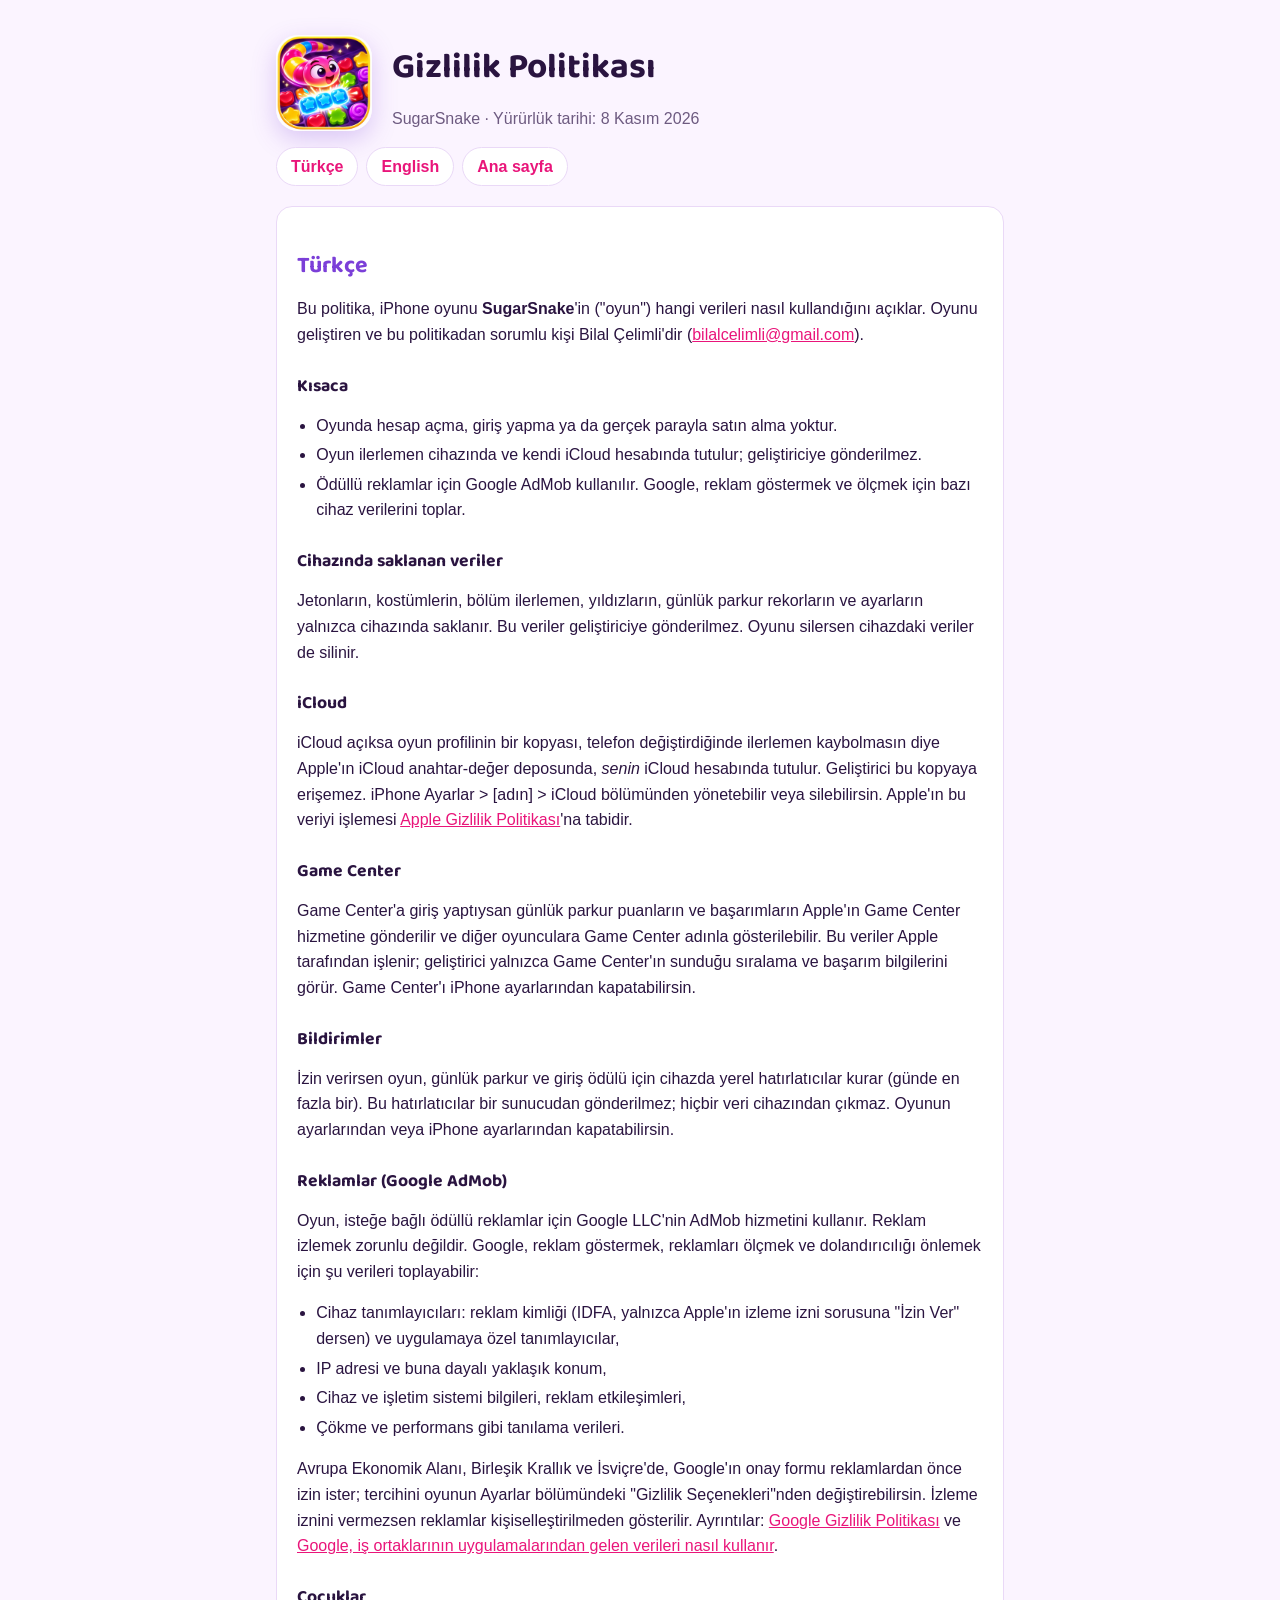
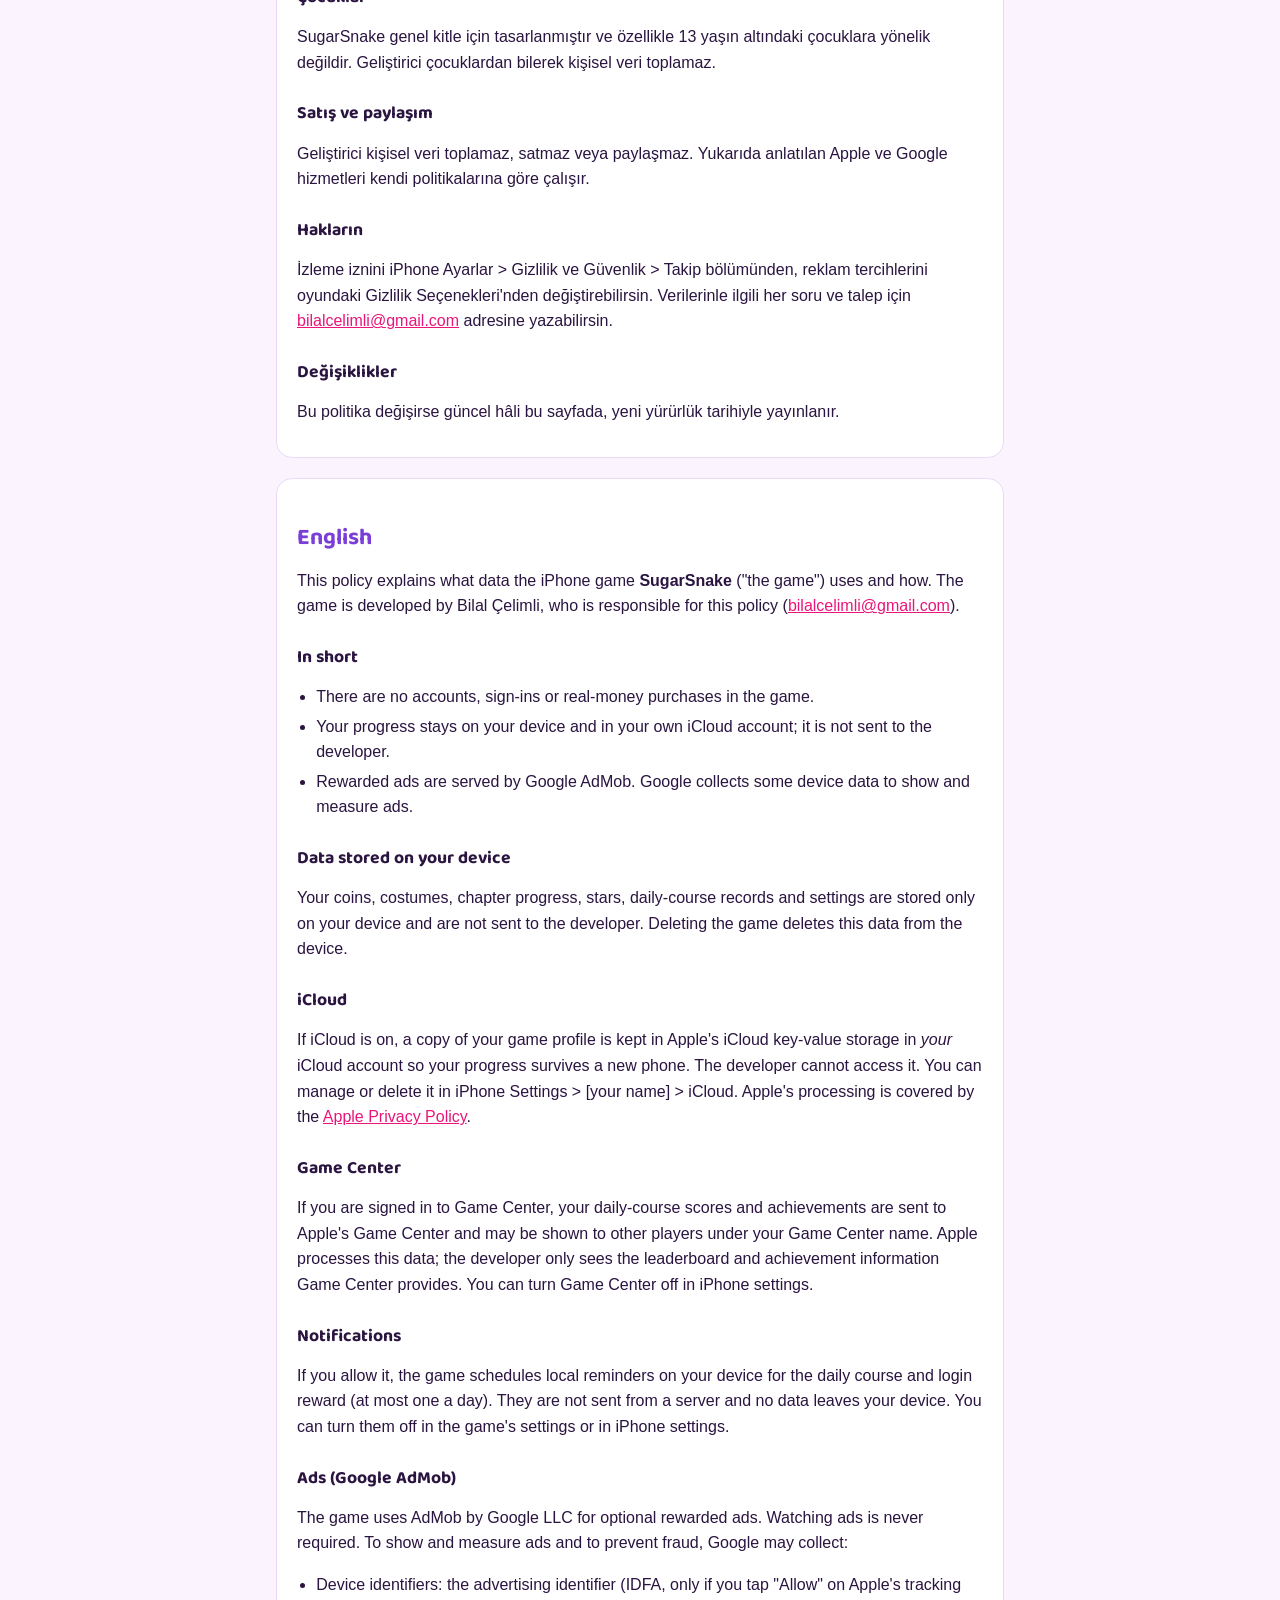
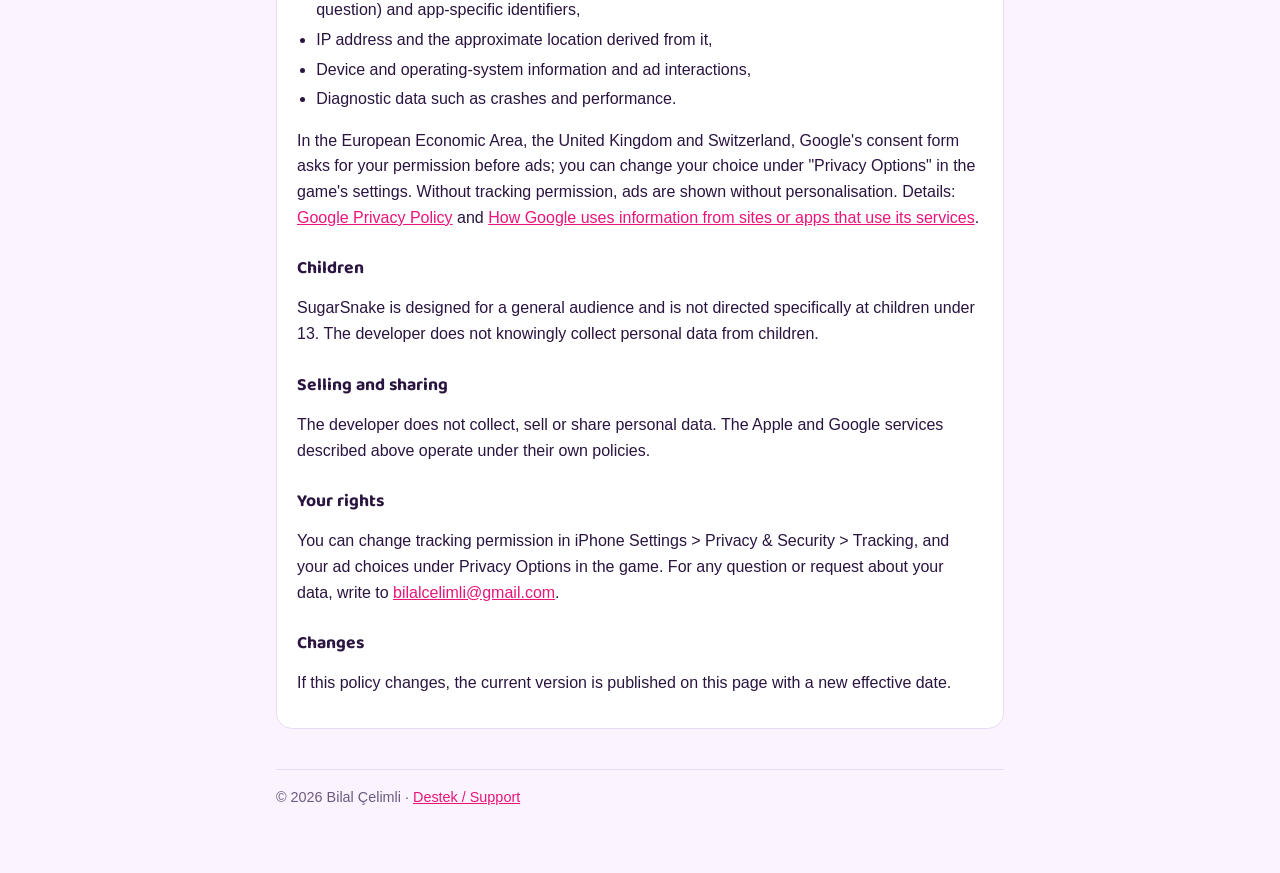
==== sugarsnake/privacy/index.html @ 5da71adc "SugarSnake site: privacy policy, support and app-ads.txt Co-Authored-By: Claude Opus 5.5 <noreply@an" ====
<!doctype html>
<html lang="tr">
<head>
<meta charset="utf-8">
<meta name="viewport" content="width=device-width, initial-scale=1">
<title>SugarSnake Gizlilik Politikası · Privacy Policy</title>
<link rel="icon" href="../../assets/icon.png">
<link rel="stylesheet" href="../../assets/site.css">
</head>
<body>
<main>
  <div class="hero">
    <img src="../../assets/icon.png" alt="SugarSnake">
    <div>
      <h1>Gizlilik Politikası</h1>
      <p>SugarSnake · Yürürlük tarihi: 8 Kasım 2026</p>
    </div>
  </div>
  <div class="lang"><a href="#tr">Türkçe</a><a href="#en">English</a><a href="../../">Ana sayfa</a></div>

  <section id="tr" class="card">
    <h2>Türkçe</h2>
    <p>Bu politika, iPhone oyunu <strong>SugarSnake</strong>'in ("oyun") hangi verileri nasıl kullandığını açıklar. Oyunu geliştiren ve bu politikadan sorumlu kişi Bilal Çelimli'dir (<a href="mailto:bilalcelimli@gmail.com">bilalcelimli@gmail.com</a>).</p>

    <h3>Kısaca</h3>
    <ul>
      <li>Oyunda hesap açma, giriş yapma ya da gerçek parayla satın alma yoktur.</li>
      <li>Oyun ilerlemen cihazında ve kendi iCloud hesabında tutulur; geliştiriciye gönderilmez.</li>
      <li>Ödüllü reklamlar için Google AdMob kullanılır. Google, reklam göstermek ve ölçmek için bazı cihaz verilerini toplar.</li>
    </ul>

    <h3>Cihazında saklanan veriler</h3>
    <p>Jetonların, kostümlerin, bölüm ilerlemen, yıldızların, günlük parkur rekorların ve ayarların yalnızca cihazında saklanır. Bu veriler geliştiriciye gönderilmez. Oyunu silersen cihazdaki veriler de silinir.</p>

    <h3>iCloud</h3>
    <p>iCloud açıksa oyun profilinin bir kopyası, telefon değiştirdiğinde ilerlemen kaybolmasın diye Apple'ın iCloud anahtar-değer deposunda, <em>senin</em> iCloud hesabında tutulur. Geliştirici bu kopyaya erişemez. iPhone Ayarlar &gt; [adın] &gt; iCloud bölümünden yönetebilir veya silebilirsin. Apple'ın bu veriyi işlemesi <a href="https://www.apple.com/legal/privacy/">Apple Gizlilik Politikası</a>'na tabidir.</p>

    <h3>Game Center</h3>
    <p>Game Center'a giriş yaptıysan günlük parkur puanların ve başarımların Apple'ın Game Center hizmetine gönderilir ve diğer oyunculara Game Center adınla gösterilebilir. Bu veriler Apple tarafından işlenir; geliştirici yalnızca Game Center'ın sunduğu sıralama ve başarım bilgilerini görür. Game Center'ı iPhone ayarlarından kapatabilirsin.</p>

    <h3>Bildirimler</h3>
    <p>İzin verirsen oyun, günlük parkur ve giriş ödülü için cihazda yerel hatırlatıcılar kurar (günde en fazla bir). Bu hatırlatıcılar bir sunucudan gönderilmez; hiçbir veri cihazından çıkmaz. Oyunun ayarlarından veya iPhone ayarlarından kapatabilirsin.</p>

    <h3>Reklamlar (Google AdMob)</h3>
    <p>Oyun, isteğe bağlı ödüllü reklamlar için Google LLC'nin AdMob hizmetini kullanır. Reklam izlemek zorunlu değildir. Google, reklam göstermek, reklamları ölçmek ve dolandırıcılığı önlemek için şu verileri toplayabilir:</p>
    <ul>
      <li>Cihaz tanımlayıcıları: reklam kimliği (IDFA, yalnızca Apple'ın izleme izni sorusuna "İzin Ver" dersen) ve uygulamaya özel tanımlayıcılar,</li>
      <li>IP adresi ve buna dayalı yaklaşık konum,</li>
      <li>Cihaz ve işletim sistemi bilgileri, reklam etkileşimleri,</li>
      <li>Çökme ve performans gibi tanılama verileri.</li>
    </ul>
    <p>Avrupa Ekonomik Alanı, Birleşik Krallık ve İsviçre'de, Google'ın onay formu reklamlardan önce izin ister; tercihini oyunun Ayarlar bölümündeki "Gizlilik Seçenekleri"nden değiştirebilirsin. İzleme iznini vermezsen reklamlar kişiselleştirilmeden gösterilir. Ayrıntılar: <a href="https://policies.google.com/privacy">Google Gizlilik Politikası</a> ve <a href="https://policies.google.com/technologies/partner-sites">Google, iş ortaklarının uygulamalarından gelen verileri nasıl kullanır</a>.</p>

    <h3>Çocuklar</h3>
    <p>SugarSnake genel kitle için tasarlanmıştır ve özellikle 13 yaşın altındaki çocuklara yönelik değildir. Geliştirici çocuklardan bilerek kişisel veri toplamaz.</p>

    <h3>Satış ve paylaşım</h3>
    <p>Geliştirici kişisel veri toplamaz, satmaz veya paylaşmaz. Yukarıda anlatılan Apple ve Google hizmetleri kendi politikalarına göre çalışır.</p>

    <h3>Hakların</h3>
    <p>İzleme iznini iPhone Ayarlar &gt; Gizlilik ve Güvenlik &gt; Takip bölümünden, reklam tercihlerini oyundaki Gizlilik Seçenekleri'nden değiştirebilirsin. Verilerinle ilgili her soru ve talep için <a href="mailto:bilalcelimli@gmail.com">bilalcelimli@gmail.com</a> adresine yazabilirsin.</p>

    <h3>Değişiklikler</h3>
    <p>Bu politika değişirse güncel hâli bu sayfada, yeni yürürlük tarihiyle yayınlanır.</p>
  </section>

  <section id="en" class="card">
    <h2>English</h2>
    <p>This policy explains what data the iPhone game <strong>SugarSnake</strong> ("the game") uses and how. The game is developed by Bilal Çelimli, who is responsible for this policy (<a href="mailto:bilalcelimli@gmail.com">bilalcelimli@gmail.com</a>).</p>

    <h3>In short</h3>
    <ul>
      <li>There are no accounts, sign-ins or real-money purchases in the game.</li>
      <li>Your progress stays on your device and in your own iCloud account; it is not sent to the developer.</li>
      <li>Rewarded ads are served by Google AdMob. Google collects some device data to show and measure ads.</li>
    </ul>

    <h3>Data stored on your device</h3>
    <p>Your coins, costumes, chapter progress, stars, daily-course records and settings are stored only on your device and are not sent to the developer. Deleting the game deletes this data from the device.</p>

    <h3>iCloud</h3>
    <p>If iCloud is on, a copy of your game profile is kept in Apple's iCloud key-value storage in <em>your</em> iCloud account so your progress survives a new phone. The developer cannot access it. You can manage or delete it in iPhone Settings &gt; [your name] &gt; iCloud. Apple's processing is covered by the <a href="https://www.apple.com/legal/privacy/">Apple Privacy Policy</a>.</p>

    <h3>Game Center</h3>
    <p>If you are signed in to Game Center, your daily-course scores and achievements are sent to Apple's Game Center and may be shown to other players under your Game Center name. Apple processes this data; the developer only sees the leaderboard and achievement information Game Center provides. You can turn Game Center off in iPhone settings.</p>

    <h3>Notifications</h3>
    <p>If you allow it, the game schedules local reminders on your device for the daily course and login reward (at most one a day). They are not sent from a server and no data leaves your device. You can turn them off in the game's settings or in iPhone settings.</p>

    <h3>Ads (Google AdMob)</h3>
    <p>The game uses AdMob by Google LLC for optional rewarded ads. Watching ads is never required. To show and measure ads and to prevent fraud, Google may collect:</p>
    <ul>
      <li>Device identifiers: the advertising identifier (IDFA, only if you tap "Allow" on Apple's tracking question) and app-specific identifiers,</li>
      <li>IP address and the approximate location derived from it,</li>
      <li>Device and operating-system information and ad interactions,</li>
      <li>Diagnostic data such as crashes and performance.</li>
    </ul>
    <p>In the European Economic Area, the United Kingdom and Switzerland, Google's consent form asks for your permission before ads; you can change your choice under "Privacy Options" in the game's settings. Without tracking permission, ads are shown without personalisation. Details: <a href="https://policies.google.com/privacy">Google Privacy Policy</a> and <a href="https://policies.google.com/technologies/partner-sites">How Google uses information from sites or apps that use its services</a>.</p>

    <h3>Children</h3>
    <p>SugarSnake is designed for a general audience and is not directed specifically at children under 13. The developer does not knowingly collect personal data from children.</p>

    <h3>Selling and sharing</h3>
    <p>The developer does not collect, sell or share personal data. The Apple and Google services described above operate under their own policies.</p>

    <h3>Your rights</h3>
    <p>You can change tracking permission in iPhone Settings &gt; Privacy &amp; Security &gt; Tracking, and your ad choices under Privacy Options in the game. For any question or request about your data, write to <a href="mailto:bilalcelimli@gmail.com">bilalcelimli@gmail.com</a>.</p>

    <h3>Changes</h3>
    <p>If this policy changes, the current version is published on this page with a new effective date.</p>
  </section>

  <footer>© 2026 Bilal Çelimli · <a href="../support/">Destek / Support</a></footer>
</main>
</body>
</html>
---- assets/site.css ----
@font-face{font-family:"Baloo 2";src:url("Baloo2.ttf") format("truetype");font-weight:400 800;font-display:swap}
:root{--bg:#fbf4ff;--card:#ffffff;--ink:#2a1440;--muted:#6d5a80;--accent:#e9157a;--accent2:#7b3fd8;--line:#ead9f7}
@media (prefers-color-scheme:dark){:root{--bg:#160a24;--card:#22113a;--ink:#f3e9ff;--muted:#bba7d6;--accent:#ff5aa8;--accent2:#b58cff;--line:#3a2357}}
*{box-sizing:border-box}
body{margin:0;background:var(--bg);color:var(--ink);font:16px/1.6 -apple-system,BlinkMacSystemFont,"Segoe UI",Roboto,sans-serif}
main{max-width:760px;margin:0 auto;padding:32px 16px 64px}
h1,h2,h3{font-family:"Baloo 2",-apple-system,sans-serif;line-height:1.2;margin:1.6em 0 .5em}
h1{font-size:2.2rem;margin-top:.4em}
h2{font-size:1.45rem;color:var(--accent2)}
h3{font-size:1.1rem}
a{color:var(--accent)}
.hero{display:flex;gap:20px;align-items:center;margin-bottom:8px}
.hero img{width:96px;height:96px;border-radius:22px;box-shadow:0 8px 24px rgba(123,63,216,.25)}
.hero p{margin:.2em 0;color:var(--muted)}
.card{background:var(--card);border:1px solid var(--line);border-radius:16px;padding:8px 20px 16px;margin:20px 0}
.lang{display:flex;gap:8px;flex-wrap:wrap;margin:12px 0}
.lang a,.button{display:inline-block;padding:6px 14px;border-radius:999px;background:var(--card);border:1px solid var(--line);text-decoration:none;font-weight:600}
.button{background:var(--accent);border-color:var(--accent);color:#fff}
small,.muted{color:var(--muted)}
ul{padding-left:1.2em}
li{margin:.25em 0}
footer{margin-top:40px;color:var(--muted);font-size:.9rem;border-top:1px solid var(--line);padding-top:16px}
@media (max-width:520px){.hero{flex-direction:column;align-items:flex-start}h1{font-size:1.8rem}}
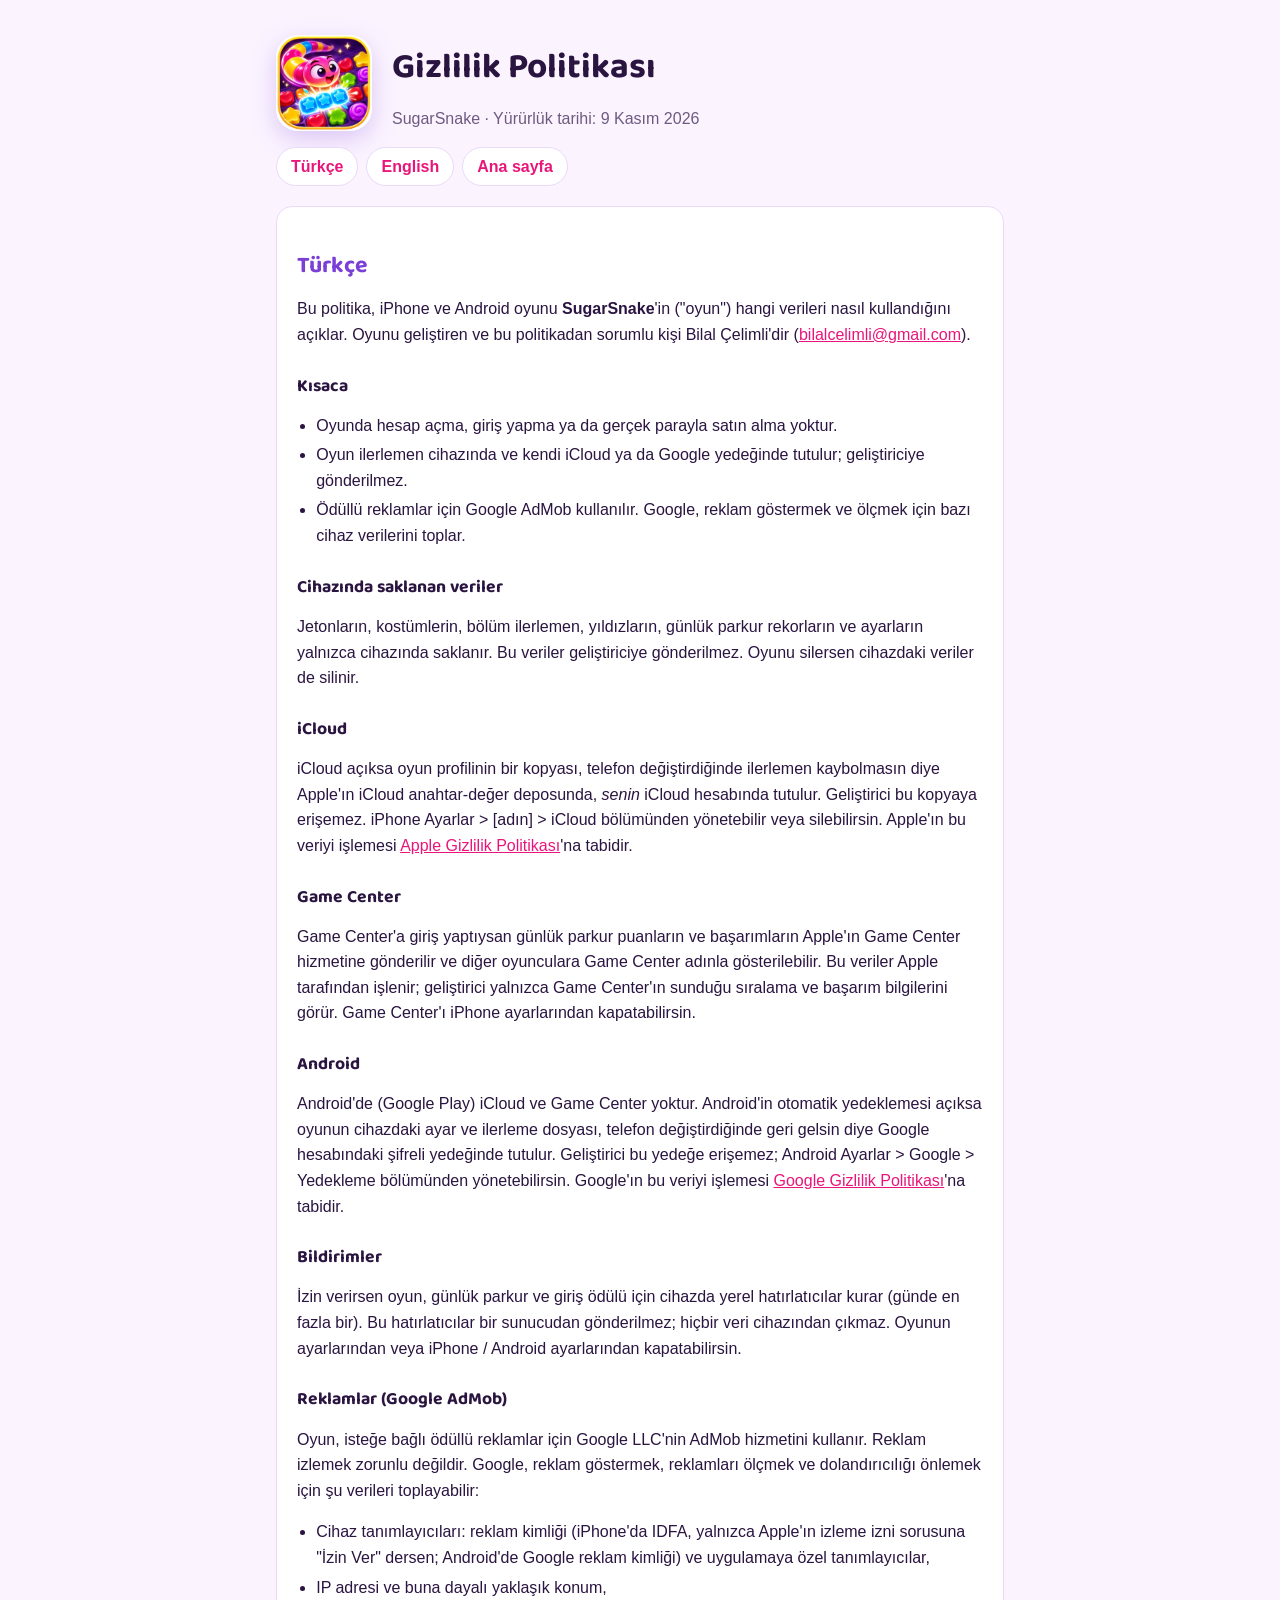
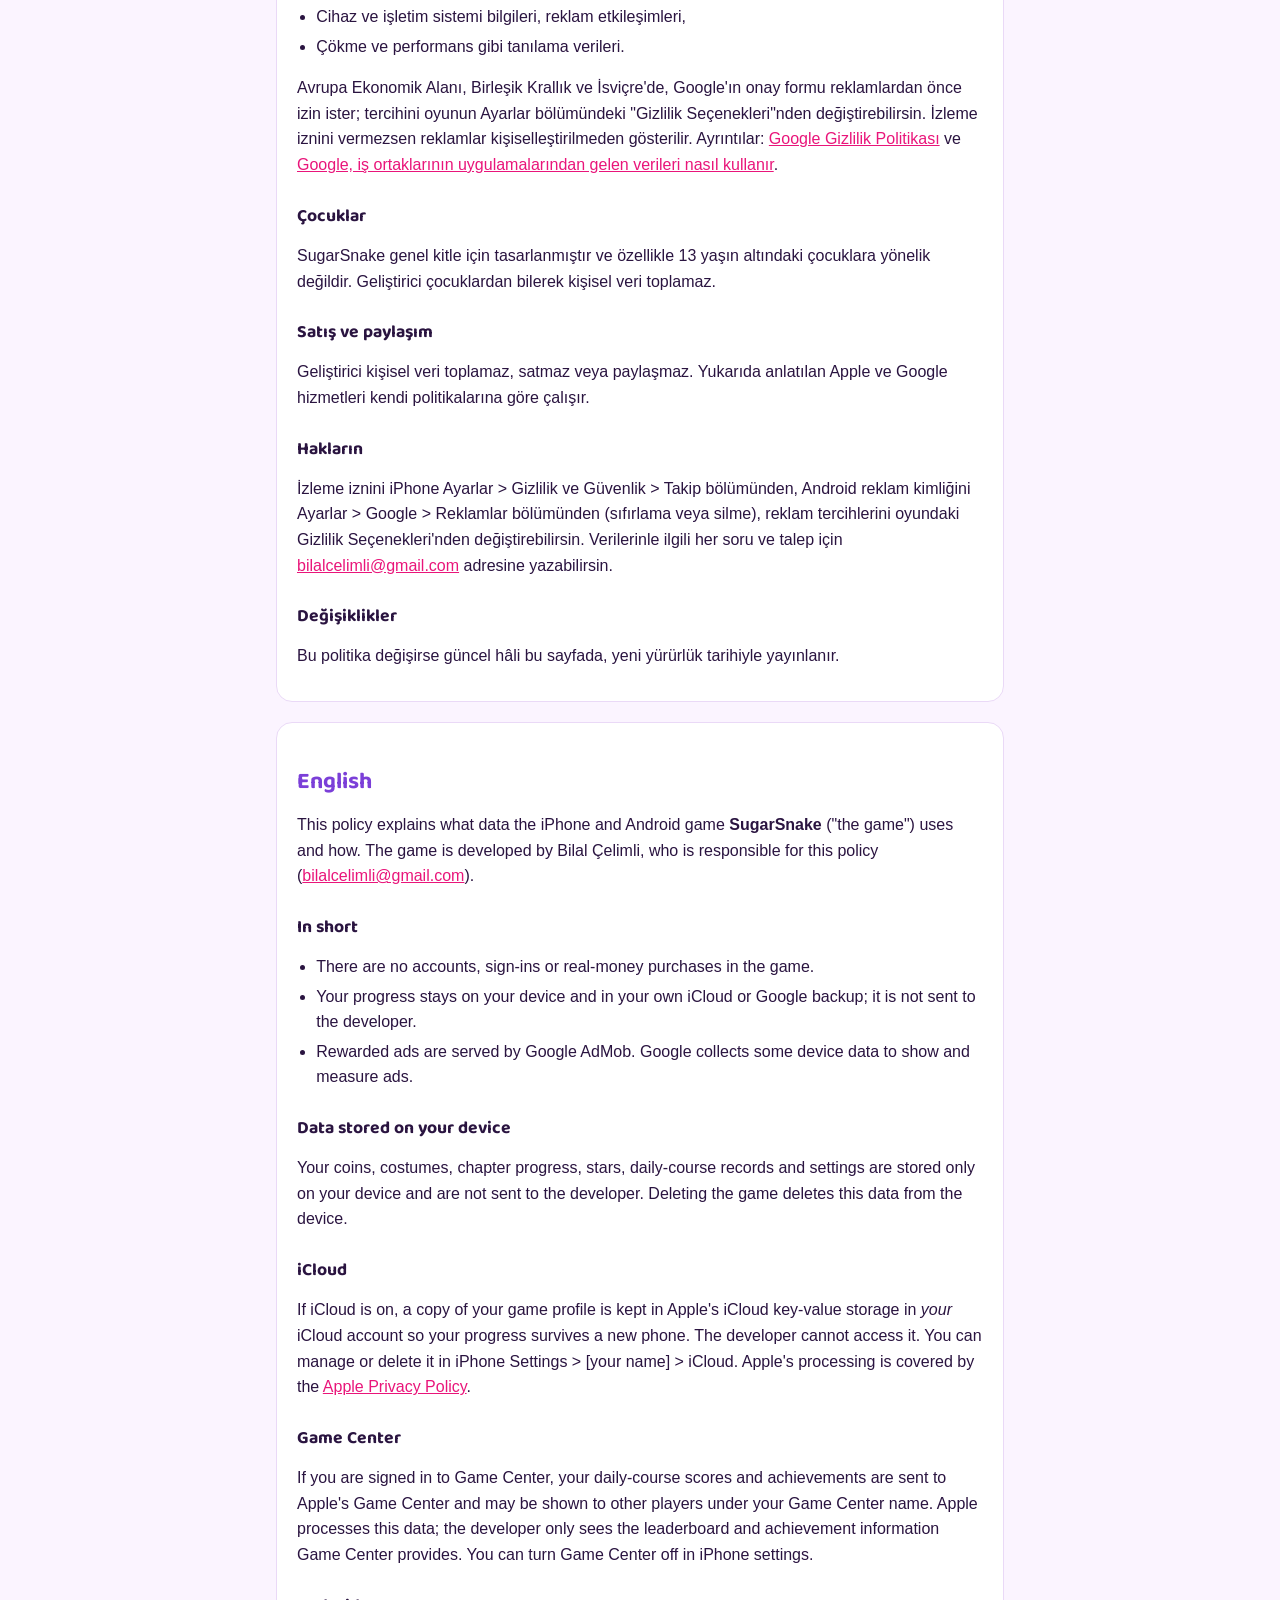
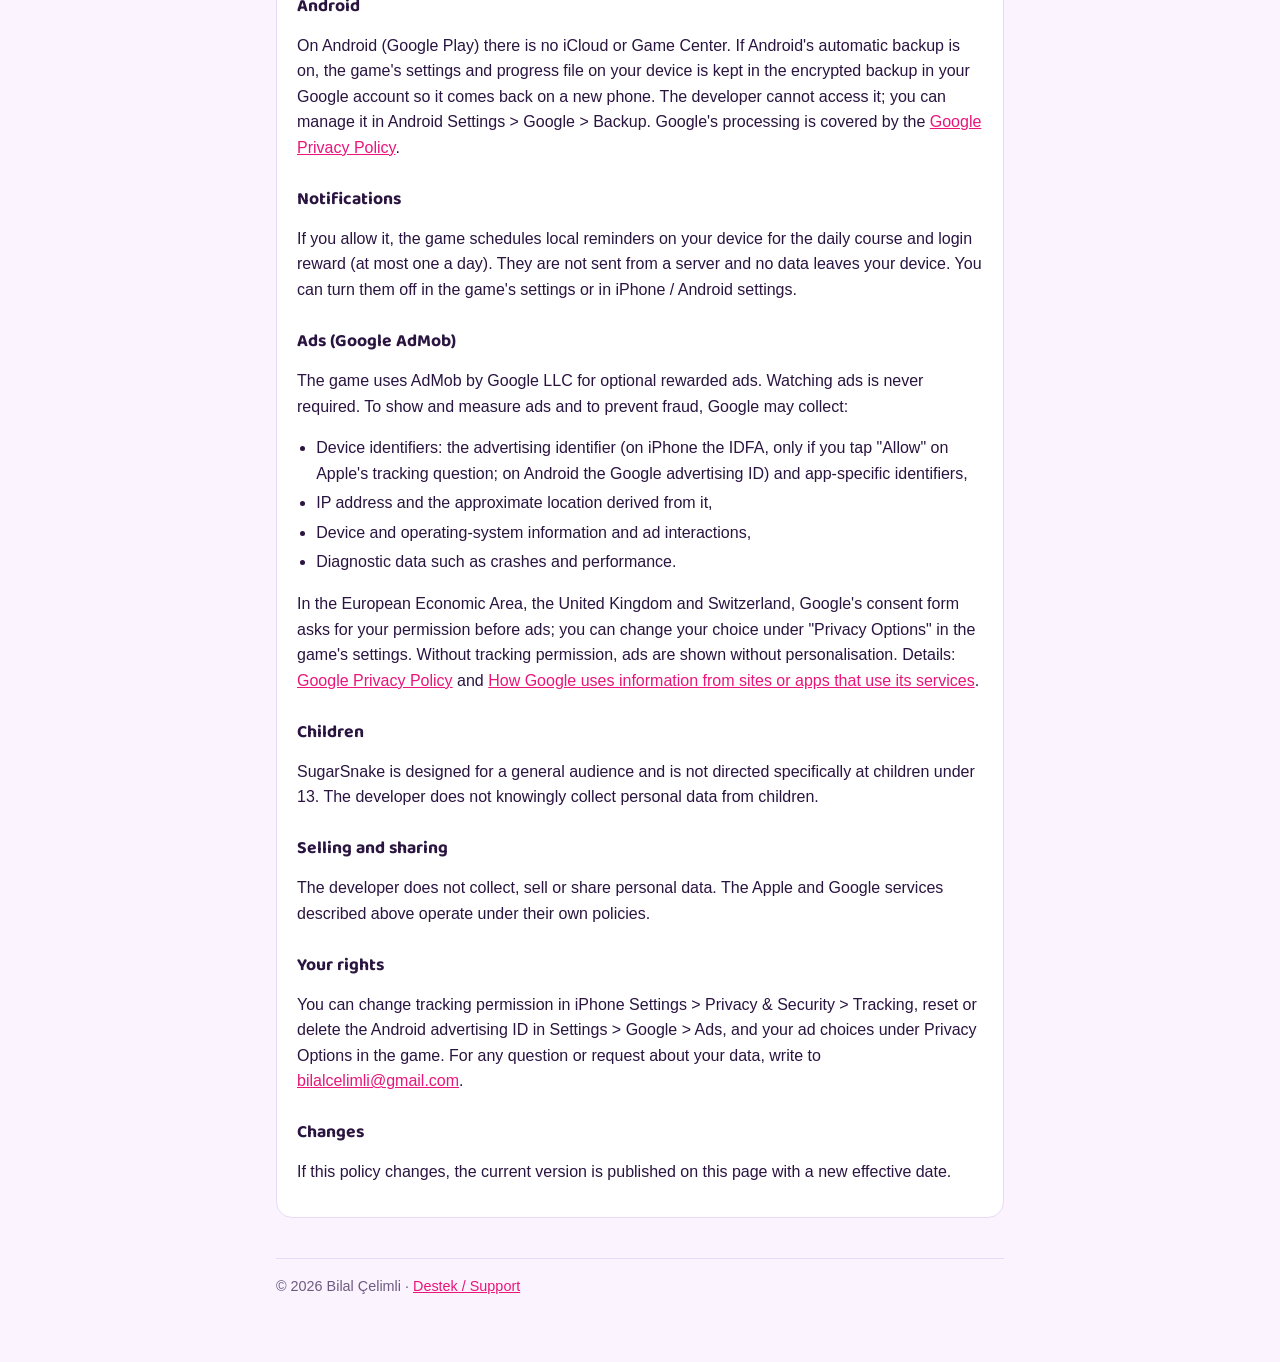
==== commit 94e97610: "Cover the Android version in the SugarSnake privacy policy Adds an Android section (no iCloud or Gam" ====
--- a/sugarsnake/privacy/index.html
+++ b/sugarsnake/privacy/index.html
@@ -13,19 +13,19 @@
     <img src="../../assets/icon.png" alt="SugarSnake">
     <div>
       <h1>Gizlilik Politikası</h1>
-      <p>SugarSnake · Yürürlük tarihi: 8 Kasım 2026</p>
+      <p>SugarSnake · Yürürlük tarihi: 9 Kasım 2026</p>
     </div>
   </div>
   <div class="lang"><a href="#tr">Türkçe</a><a href="#en">English</a><a href="../../">Ana sayfa</a></div>
 
   <section id="tr" class="card">
     <h2>Türkçe</h2>
-    <p>Bu politika, iPhone oyunu <strong>SugarSnake</strong>'in ("oyun") hangi verileri nasıl kullandığını açıklar. Oyunu geliştiren ve bu politikadan sorumlu kişi Bilal Çelimli'dir (<a href="mailto:bilalcelimli@gmail.com">bilalcelimli@gmail.com</a>).</p>
+    <p>Bu politika, iPhone ve Android oyunu <strong>SugarSnake</strong>'in ("oyun") hangi verileri nasıl kullandığını açıklar. Oyunu geliştiren ve bu politikadan sorumlu kişi Bilal Çelimli'dir (<a href="mailto:bilalcelimli@gmail.com">bilalcelimli@gmail.com</a>).</p>
 
     <h3>Kısaca</h3>
     <ul>
       <li>Oyunda hesap açma, giriş yapma ya da gerçek parayla satın alma yoktur.</li>
-      <li>Oyun ilerlemen cihazında ve kendi iCloud hesabında tutulur; geliştiriciye gönderilmez.</li>
+      <li>Oyun ilerlemen cihazında ve kendi iCloud ya da Google yedeğinde tutulur; geliştiriciye gönderilmez.</li>
       <li>Ödüllü reklamlar için Google AdMob kullanılır. Google, reklam göstermek ve ölçmek için bazı cihaz verilerini toplar.</li>
     </ul>
 
@@ -38,13 +38,16 @@
     <h3>Game Center</h3>
     <p>Game Center'a giriş yaptıysan günlük parkur puanların ve başarımların Apple'ın Game Center hizmetine gönderilir ve diğer oyunculara Game Center adınla gösterilebilir. Bu veriler Apple tarafından işlenir; geliştirici yalnızca Game Center'ın sunduğu sıralama ve başarım bilgilerini görür. Game Center'ı iPhone ayarlarından kapatabilirsin.</p>
 
+    <h3>Android</h3>
+    <p>Android'de (Google Play) iCloud ve Game Center yoktur. Android'in otomatik yedeklemesi açıksa oyunun cihazdaki ayar ve ilerleme dosyası, telefon değiştirdiğinde geri gelsin diye Google hesabındaki şifreli yedeğinde tutulur. Geliştirici bu yedeğe erişemez; Android Ayarlar &gt; Google &gt; Yedekleme bölümünden yönetebilirsin. Google'ın bu veriyi işlemesi <a href="https://policies.google.com/privacy">Google Gizlilik Politikası</a>'na tabidir.</p>
+
     <h3>Bildirimler</h3>
-    <p>İzin verirsen oyun, günlük parkur ve giriş ödülü için cihazda yerel hatırlatıcılar kurar (günde en fazla bir). Bu hatırlatıcılar bir sunucudan gönderilmez; hiçbir veri cihazından çıkmaz. Oyunun ayarlarından veya iPhone ayarlarından kapatabilirsin.</p>
+    <p>İzin verirsen oyun, günlük parkur ve giriş ödülü için cihazda yerel hatırlatıcılar kurar (günde en fazla bir). Bu hatırlatıcılar bir sunucudan gönderilmez; hiçbir veri cihazından çıkmaz. Oyunun ayarlarından veya iPhone / Android ayarlarından kapatabilirsin.</p>
 
     <h3>Reklamlar (Google AdMob)</h3>
     <p>Oyun, isteğe bağlı ödüllü reklamlar için Google LLC'nin AdMob hizmetini kullanır. Reklam izlemek zorunlu değildir. Google, reklam göstermek, reklamları ölçmek ve dolandırıcılığı önlemek için şu verileri toplayabilir:</p>
     <ul>
-      <li>Cihaz tanımlayıcıları: reklam kimliği (IDFA, yalnızca Apple'ın izleme izni sorusuna "İzin Ver" dersen) ve uygulamaya özel tanımlayıcılar,</li>
+      <li>Cihaz tanımlayıcıları: reklam kimliği (iPhone'da IDFA, yalnızca Apple'ın izleme izni sorusuna "İzin Ver" dersen; Android'de Google reklam kimliği) ve uygulamaya özel tanımlayıcılar,</li>
       <li>IP adresi ve buna dayalı yaklaşık konum,</li>
       <li>Cihaz ve işletim sistemi bilgileri, reklam etkileşimleri,</li>
       <li>Çökme ve performans gibi tanılama verileri.</li>
@@ -58,7 +61,7 @@
     <p>Geliştirici kişisel veri toplamaz, satmaz veya paylaşmaz. Yukarıda anlatılan Apple ve Google hizmetleri kendi politikalarına göre çalışır.</p>
 
     <h3>Hakların</h3>
-    <p>İzleme iznini iPhone Ayarlar &gt; Gizlilik ve Güvenlik &gt; Takip bölümünden, reklam tercihlerini oyundaki Gizlilik Seçenekleri'nden değiştirebilirsin. Verilerinle ilgili her soru ve talep için <a href="mailto:bilalcelimli@gmail.com">bilalcelimli@gmail.com</a> adresine yazabilirsin.</p>
+    <p>İzleme iznini iPhone Ayarlar &gt; Gizlilik ve Güvenlik &gt; Takip bölümünden, Android reklam kimliğini Ayarlar &gt; Google &gt; Reklamlar bölümünden (sıfırlama veya silme), reklam tercihlerini oyundaki Gizlilik Seçenekleri'nden değiştirebilirsin. Verilerinle ilgili her soru ve talep için <a href="mailto:bilalcelimli@gmail.com">bilalcelimli@gmail.com</a> adresine yazabilirsin.</p>
 
     <h3>Değişiklikler</h3>
     <p>Bu politika değişirse güncel hâli bu sayfada, yeni yürürlük tarihiyle yayınlanır.</p>
@@ -66,12 +69,12 @@
 
   <section id="en" class="card">
     <h2>English</h2>
-    <p>This policy explains what data the iPhone game <strong>SugarSnake</strong> ("the game") uses and how. The game is developed by Bilal Çelimli, who is responsible for this policy (<a href="mailto:bilalcelimli@gmail.com">bilalcelimli@gmail.com</a>).</p>
+    <p>This policy explains what data the iPhone and Android game <strong>SugarSnake</strong> ("the game") uses and how. The game is developed by Bilal Çelimli, who is responsible for this policy (<a href="mailto:bilalcelimli@gmail.com">bilalcelimli@gmail.com</a>).</p>
 
     <h3>In short</h3>
     <ul>
       <li>There are no accounts, sign-ins or real-money purchases in the game.</li>
-      <li>Your progress stays on your device and in your own iCloud account; it is not sent to the developer.</li>
+      <li>Your progress stays on your device and in your own iCloud or Google backup; it is not sent to the developer.</li>
       <li>Rewarded ads are served by Google AdMob. Google collects some device data to show and measure ads.</li>
     </ul>
 
@@ -84,13 +87,16 @@
     <h3>Game Center</h3>
     <p>If you are signed in to Game Center, your daily-course scores and achievements are sent to Apple's Game Center and may be shown to other players under your Game Center name. Apple processes this data; the developer only sees the leaderboard and achievement information Game Center provides. You can turn Game Center off in iPhone settings.</p>
 
+    <h3>Android</h3>
+    <p>On Android (Google Play) there is no iCloud or Game Center. If Android's automatic backup is on, the game's settings and progress file on your device is kept in the encrypted backup in your Google account so it comes back on a new phone. The developer cannot access it; you can manage it in Android Settings &gt; Google &gt; Backup. Google's processing is covered by the <a href="https://policies.google.com/privacy">Google Privacy Policy</a>.</p>
+
     <h3>Notifications</h3>
-    <p>If you allow it, the game schedules local reminders on your device for the daily course and login reward (at most one a day). They are not sent from a server and no data leaves your device. You can turn them off in the game's settings or in iPhone settings.</p>
+    <p>If you allow it, the game schedules local reminders on your device for the daily course and login reward (at most one a day). They are not sent from a server and no data leaves your device. You can turn them off in the game's settings or in iPhone / Android settings.</p>
 
     <h3>Ads (Google AdMob)</h3>
     <p>The game uses AdMob by Google LLC for optional rewarded ads. Watching ads is never required. To show and measure ads and to prevent fraud, Google may collect:</p>
     <ul>
-      <li>Device identifiers: the advertising identifier (IDFA, only if you tap "Allow" on Apple's tracking question) and app-specific identifiers,</li>
+      <li>Device identifiers: the advertising identifier (on iPhone the IDFA, only if you tap "Allow" on Apple's tracking question; on Android the Google advertising ID) and app-specific identifiers,</li>
       <li>IP address and the approximate location derived from it,</li>
       <li>Device and operating-system information and ad interactions,</li>
       <li>Diagnostic data such as crashes and performance.</li>
@@ -104,7 +110,7 @@
     <p>The developer does not collect, sell or share personal data. The Apple and Google services described above operate under their own policies.</p>
 
     <h3>Your rights</h3>
-    <p>You can change tracking permission in iPhone Settings &gt; Privacy &amp; Security &gt; Tracking, and your ad choices under Privacy Options in the game. For any question or request about your data, write to <a href="mailto:bilalcelimli@gmail.com">bilalcelimli@gmail.com</a>.</p>
+    <p>You can change tracking permission in iPhone Settings &gt; Privacy &amp; Security &gt; Tracking, reset or delete the Android advertising ID in Settings &gt; Google &gt; Ads, and your ad choices under Privacy Options in the game. For any question or request about your data, write to <a href="mailto:bilalcelimli@gmail.com">bilalcelimli@gmail.com</a>.</p>
 
     <h3>Changes</h3>
     <p>If this policy changes, the current version is published on this page with a new effective date.</p>
